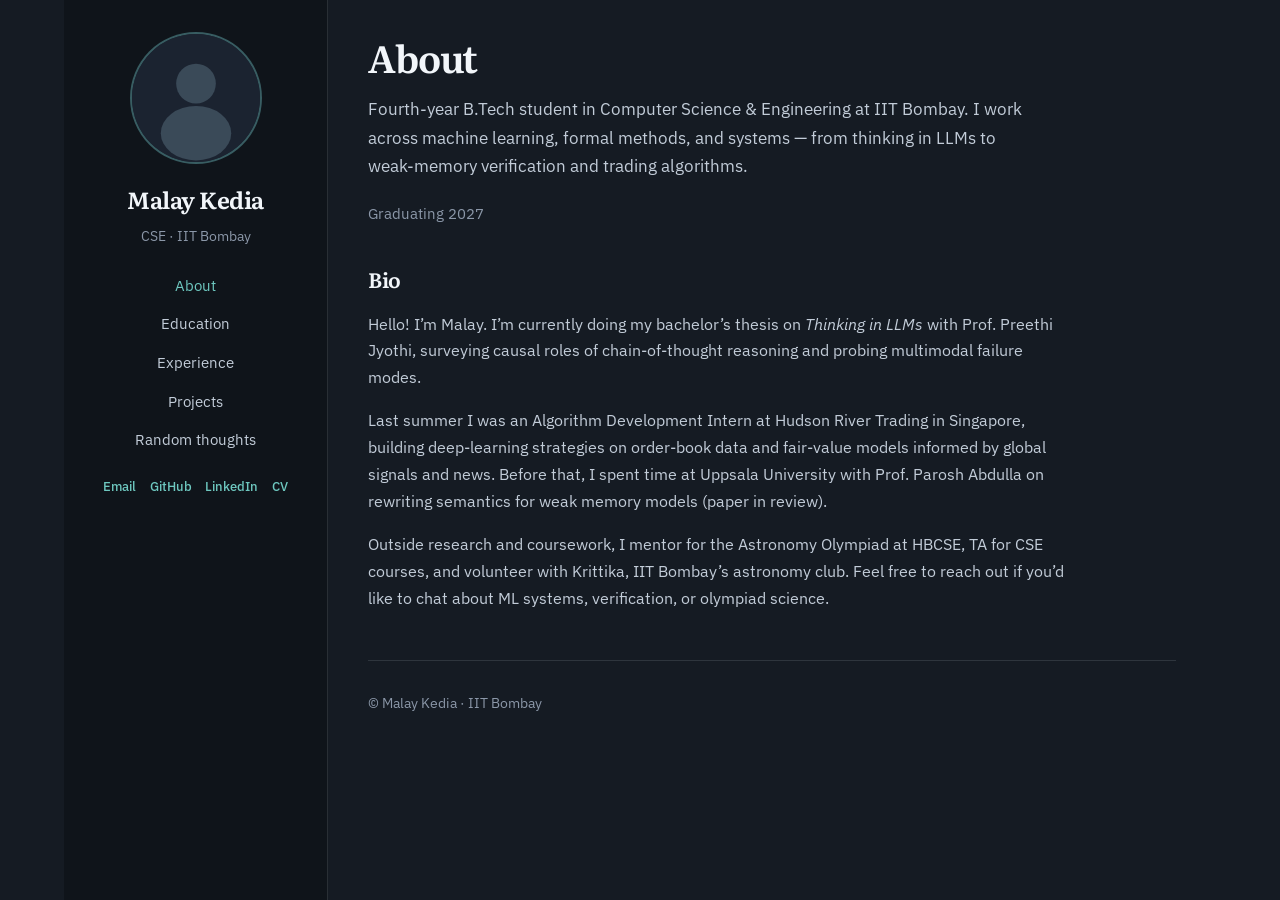
==== index.html @ d3f57187 "Add personal site for GitHub Pages" ====
<!DOCTYPE html>
<html lang="en">
  <head>
    <meta charset="utf-8" />
    <meta name="viewport" content="width=device-width, initial-scale=1" />
    <title>Malay Kedia</title>
    <meta
      name="description"
      content="Malay Kedia — B.Tech CSE, IIT Bombay. Machine learning, formal methods, and systems."
    />
    <link rel="preconnect" href="https://fonts.googleapis.com" />
    <link rel="preconnect" href="https://fonts.gstatic.com" crossorigin />
    <link
      href="https://fonts.googleapis.com/css2?family=IBM+Plex+Sans:wght@400;500;600;700&family=Literata:opsz,wght@7..72,500;7..72,650&display=swap"
      rel="stylesheet"
    />
    <link rel="stylesheet" href="css/style.css" />
  </head>
  <body data-page="about">
    <div class="layout">
      <aside class="sidebar">
        <figure class="sidebar-photo">
          <!-- Replace with assets/profile.jpg when ready -->
          <img
            src="assets/profile-placeholder.svg"
            alt="Malay Kedia"
            width="200"
            height="200"
          />
        </figure>
        <p class="sidebar-name"><a href="index.html">Malay Kedia</a></p>
        <p class="sidebar-tag">CSE · IIT Bombay</p>
        <nav class="sidebar-nav" aria-label="Primary">
          <a href="index.html" data-nav="about">About</a>
          <a href="education.html" data-nav="education">Education</a>
          <a href="experience.html" data-nav="experience">Experience</a>
          <a href="projects.html" data-nav="projects">Projects</a>
          <a href="thoughts.html" data-nav="thoughts">Random thoughts</a>
        </nav>
        <div class="sidebar-social">
          <a href="mailto:23b1034@iitb.ac.in">Email</a>
          <a href="https://github.com/malaykedia" rel="noopener noreferrer"
            >GitHub</a
          >
          <a
            href="https://www.linkedin.com/in/malay-kedia"
            rel="noopener noreferrer"
            >LinkedIn</a
          >
          <a href="">CV</a>
        </div>
      </aside>

      <main class="content">
        <h1 class="page-title">About</h1>
        <p class="lede">
          Fourth-year B.Tech student in Computer Science &amp; Engineering at
          IIT Bombay. I work across machine learning, formal methods, and
          systems — from thinking in LLMs to weak-memory verification and
          trading algorithms.
        </p>
        <div class="meta-row">
          <span>Graduating 2027</span>
        </div>

        <section class="section">
          <h2>Bio</h2>
          <p>
            Hello! I’m Malay. I’m currently doing my bachelor’s thesis on
            <em>Thinking in LLMs</em> with Prof. Preethi Jyothi, surveying causal
            roles of chain-of-thought reasoning and probing multimodal failure
            modes.
          </p>
          <p>
            Last summer I was an Algorithm Development Intern at Hudson River
            Trading in Singapore, building deep-learning strategies on
            order-book data and fair-value models informed by global signals and
            news. Before that, I spent time at Uppsala University with Prof.
            Parosh Abdulla on rewriting semantics for weak memory models (paper
            in review).
          </p>
          <p>
            Outside research and coursework, I mentor for the Astronomy Olympiad
            at HBCSE, TA for CSE courses, and volunteer with Krittika, IIT
            Bombay’s astronomy club. Feel free to reach out if you’d like to
            chat about ML systems, verification, or olympiad science.
          </p>
        </section>

        <footer class="site-footer">
          <p>© Malay Kedia · IIT Bombay</p>
        </footer>
      </main>
    </div>
    <script src="js/main.js"></script>
  </body>
</html>
---- css/style.css ----
:root {
  --ink: #e7edf4;
  --ink-soft: #c2ccd8;
  --muted: #8b97a8;
  --line: rgba(231, 237, 244, 0.12);
  --accent: #6ec8c0;
  --accent-deep: #9adbd5;
  --paper: #151b23;
  --sidebar: #0f141a;
  --tile: #1b2330;
  --tile-border: rgba(231, 237, 244, 0.1);
  --thumb-ink: #f2f6fa;
  --shell: 72rem;
  --sidebar-w: 16.5rem;
  --font-display: "Literata", "Iowan Old Style", "Palatino Linotype", Palatino, serif;
  --font-body: "IBM Plex Sans", "Avenir Next", "Segoe UI", sans-serif;
}

*,
*::before,
*::after {
  box-sizing: border-box;
}

html {
  scroll-behavior: smooth;
}

body {
  margin: 0;
  min-height: 100vh;
  color: var(--ink);
  font-family: var(--font-body);
  font-size: 1.02rem;
  line-height: 1.65;
  background: var(--paper);
}

img {
  max-width: 100%;
  display: block;
}

code {
  font-size: 0.9em;
  background: #1b2330;
  padding: 0.1em 0.35em;
  border-radius: 4px;
  color: var(--accent-deep);
}

a {
  color: var(--accent);
  text-decoration-thickness: 1px;
  text-underline-offset: 0.18em;
  transition: color 160ms ease, transform 180ms ease, border-color 180ms ease,
    box-shadow 180ms ease, background-color 180ms ease;
}

a:hover {
  color: var(--accent-deep);
}

.layout {
  display: grid;
  grid-template-columns: var(--sidebar-w) minmax(0, 1fr);
  min-height: 100vh;
  width: min(100%, var(--shell));
  margin: 0 auto;
}

.sidebar {
  position: sticky;
  top: 0;
  align-self: start;
  min-height: 100vh;
  padding: 2rem 1.35rem 2.25rem;
  background: var(--sidebar);
  border-right: 1px solid var(--line);
  text-align: center;
  opacity: 0;
  transform: translateX(-8px);
  animation: rise 560ms ease forwards;
}

.sidebar-photo {
  width: 8.25rem;
  height: 8.25rem;
  margin: 0 auto 1rem;
  border-radius: 50%;
  overflow: hidden;
  border: 2px solid rgba(110, 200, 192, 0.35);
  background: #1b2330;
}

.sidebar-photo img {
  width: 100%;
  height: 100%;
  object-fit: cover;
}

.sidebar-name {
  margin: 0;
  font-family: var(--font-display);
  font-size: 1.45rem;
  font-weight: 650;
  letter-spacing: -0.02em;
  color: #f2f6fa;
}

.sidebar-name a {
  color: inherit;
  text-decoration: none;
}

.sidebar-name a:hover {
  color: var(--accent);
}

.sidebar-tag {
  margin: 0.4rem 0 0;
  color: var(--muted);
  font-size: 0.88rem;
}

.sidebar-nav {
  display: flex;
  flex-direction: column;
  gap: 0.45rem;
  margin: 1.35rem 0 1.25rem;
}

.sidebar-nav a {
  color: var(--ink-soft);
  text-decoration: none;
  font-size: 0.95rem;
  padding: 0.2rem 0;
}

.sidebar-nav a:hover,
.sidebar-nav a[aria-current="page"] {
  color: var(--accent);
}

.sidebar-social {
  display: flex;
  flex-wrap: wrap;
  justify-content: center;
  gap: 0.45rem 0.85rem;
  margin-top: 0.25rem;
  font-size: 0.82rem;
}

.sidebar-social a {
  text-decoration: none;
  font-weight: 500;
}

.content {
  padding: 2.25rem 2.5rem 3.5rem;
  opacity: 0;
  transform: translateY(10px);
  animation: rise 700ms ease 70ms forwards;
}

.page-title {
  margin: 0 0 1rem;
  font-family: var(--font-display);
  font-size: clamp(1.85rem, 3.5vw, 2.35rem);
  font-weight: 650;
  letter-spacing: -0.03em;
  line-height: 1.15;
  color: #f2f6fa;
}

.lede {
  margin: 0 0 1.25rem;
  max-width: 42rem;
  color: var(--ink-soft);
  font-size: 1.08rem;
}

.meta-row {
  display: flex;
  flex-wrap: wrap;
  gap: 0.55rem 1.25rem;
  margin: 0 0 1.5rem;
  color: var(--muted);
  font-size: 0.95rem;
}

.section {
  margin-top: 2.25rem;
  max-width: 44rem;
}

.section:first-child {
  margin-top: 0;
}

.section h2 {
  margin: 0 0 0.9rem;
  font-family: var(--font-display);
  font-size: 1.3rem;
  font-weight: 620;
  letter-spacing: -0.02em;
  color: #f2f6fa;
}

.section p {
  margin: 0 0 1rem;
  color: var(--ink-soft);
}

.section p:last-child {
  margin-bottom: 0;
}

.entry {
  padding: 1.15rem 0;
  border-top: 1px solid var(--line);
}

.entry:first-of-type {
  border-top: none;
  padding-top: 0;
}

.entry-head {
  display: flex;
  flex-wrap: wrap;
  justify-content: space-between;
  gap: 0.35rem 1rem;
  margin-bottom: 0.35rem;
}

.entry h3 {
  margin: 0;
  font-size: 1.05rem;
  font-weight: 650;
  letter-spacing: -0.01em;
  color: #f2f6fa;
}

.entry .org {
  margin: 0 0 0.45rem;
  color: var(--accent);
  font-weight: 560;
  font-size: 0.98rem;
}

.when {
  color: var(--muted);
  font-size: 0.92rem;
  white-space: nowrap;
}

.entry ul {
  margin: 0.5rem 0 0;
  padding-left: 1.15rem;
  color: var(--ink-soft);
}

.entry li {
  margin-bottom: 0.35rem;
}

.entry li:last-child {
  margin-bottom: 0;
}

.guide {
  margin: 0.15rem 0 0.45rem;
  color: var(--muted);
  font-size: 0.92rem;
}

.edu-list {
  list-style: none;
  margin: 0;
  padding: 0;
}

.edu-list li {
  padding: 1rem 0;
  border-top: 1px solid var(--line);
}

.edu-list li:first-child {
  border-top: none;
  padding-top: 0;
}

.edu-list strong {
  display: block;
  font-size: 1.02rem;
  color: #f2f6fa;
}

.edu-list .sub {
  color: var(--ink-soft);
  margin-top: 0.2rem;
}

.edu-list .score {
  color: var(--accent);
  font-weight: 600;
  margin-top: 0.25rem;
}

.achievements {
  margin: 0;
  padding-left: 1.15rem;
  color: var(--ink-soft);
}

.achievements li {
  margin-bottom: 0.55rem;
}

.project-grid {
  display: grid;
  grid-template-columns: repeat(3, minmax(0, 1fr));
  gap: 1rem;
  margin-top: 0.35rem;
  max-width: none;
}

.project-tile {
  display: flex;
  flex-direction: column;
  text-decoration: none;
  color: inherit;
  background: var(--tile);
  border: 1px solid var(--tile-border);
  overflow: hidden;
  min-height: 100%;
}

.project-tile:hover {
  color: inherit;
  transform: translateY(-3px);
  border-color: rgba(110, 200, 192, 0.45);
  box-shadow: 0 12px 28px rgba(0, 0, 0, 0.28);
}

.project-thumb {
  aspect-ratio: 16 / 10;
  display: grid;
  place-items: center;
  color: var(--thumb-ink);
  font-family: var(--font-display);
  font-size: 1.25rem;
  font-weight: 650;
  letter-spacing: 0.04em;
}

.project-thumb.tone-a {
  background: linear-gradient(135deg, #1a4a4f, #2f7a74);
}

.project-thumb.tone-b {
  background: linear-gradient(135deg, #243447, #3d5a73);
}

.project-thumb.tone-c {
  background: linear-gradient(135deg, #2a4538, #3f6d55);
}

.project-thumb.tone-d {
  background: linear-gradient(135deg, #4a3a28, #7a5d3a);
}

.project-thumb.tone-e {
  background: linear-gradient(135deg, #3a3558, #5c5480);
}

.project-thumb.tone-f {
  background: linear-gradient(135deg, #4a3038, #7a4d5a);
}

.project-body {
  padding: 0.95rem 1rem 1.1rem;
  display: flex;
  flex-direction: column;
  gap: 0.35rem;
  flex: 1;
}

.project-body h2 {
  margin: 0;
  font-family: var(--font-display);
  font-size: 1.02rem;
  font-weight: 620;
  letter-spacing: -0.01em;
  line-height: 1.3;
  color: #f2f6fa;
}

.project-body p {
  margin: 0;
  color: var(--ink-soft);
  font-size: 0.9rem;
  line-height: 1.45;
  flex: 1;
}

.project-meta {
  margin-top: 0.3rem;
  color: var(--muted);
  font-size: 0.8rem;
}

.thought-quote blockquote {
  margin: 0;
  padding-left: 1rem;
  border-left: 2px solid rgba(110, 200, 192, 0.55);
  color: var(--ink-soft);
  font-family: var(--font-display);
  font-size: 1.08rem;
  line-height: 1.55;
}

.site-footer {
  margin-top: 3rem;
  padding-top: 1.1rem;
  border-top: 1px solid var(--line);
  color: var(--muted);
  font-size: 0.88rem;
}

@keyframes rise {
  to {
    opacity: 1;
    transform: none;
  }
}

@media (prefers-reduced-motion: reduce) {
  html {
    scroll-behavior: auto;
  }

  .sidebar,
  .content {
    animation: none;
    opacity: 1;
    transform: none;
  }

  .project-tile {
    transition: none;
  }

  .project-tile:hover {
    transform: none;
  }
}

@media (max-width: 960px) {
  .project-grid {
    grid-template-columns: repeat(2, minmax(0, 1fr));
  }
}

@media (max-width: 800px) {
  .layout {
    grid-template-columns: 1fr;
  }

  .sidebar {
    position: static;
    min-height: 0;
    border-right: none;
    border-bottom: 1px solid var(--line);
    padding: 1.5rem 1.25rem;
  }

  .sidebar-nav {
    flex-direction: row;
    flex-wrap: wrap;
    justify-content: center;
    gap: 0.55rem 1rem;
  }

  .content {
    padding: 1.75rem 1.25rem 3rem;
  }
}

@media (max-width: 560px) {
  .project-grid {
    grid-template-columns: 1fr;
  }

  .when {
    white-space: normal;
  }
}
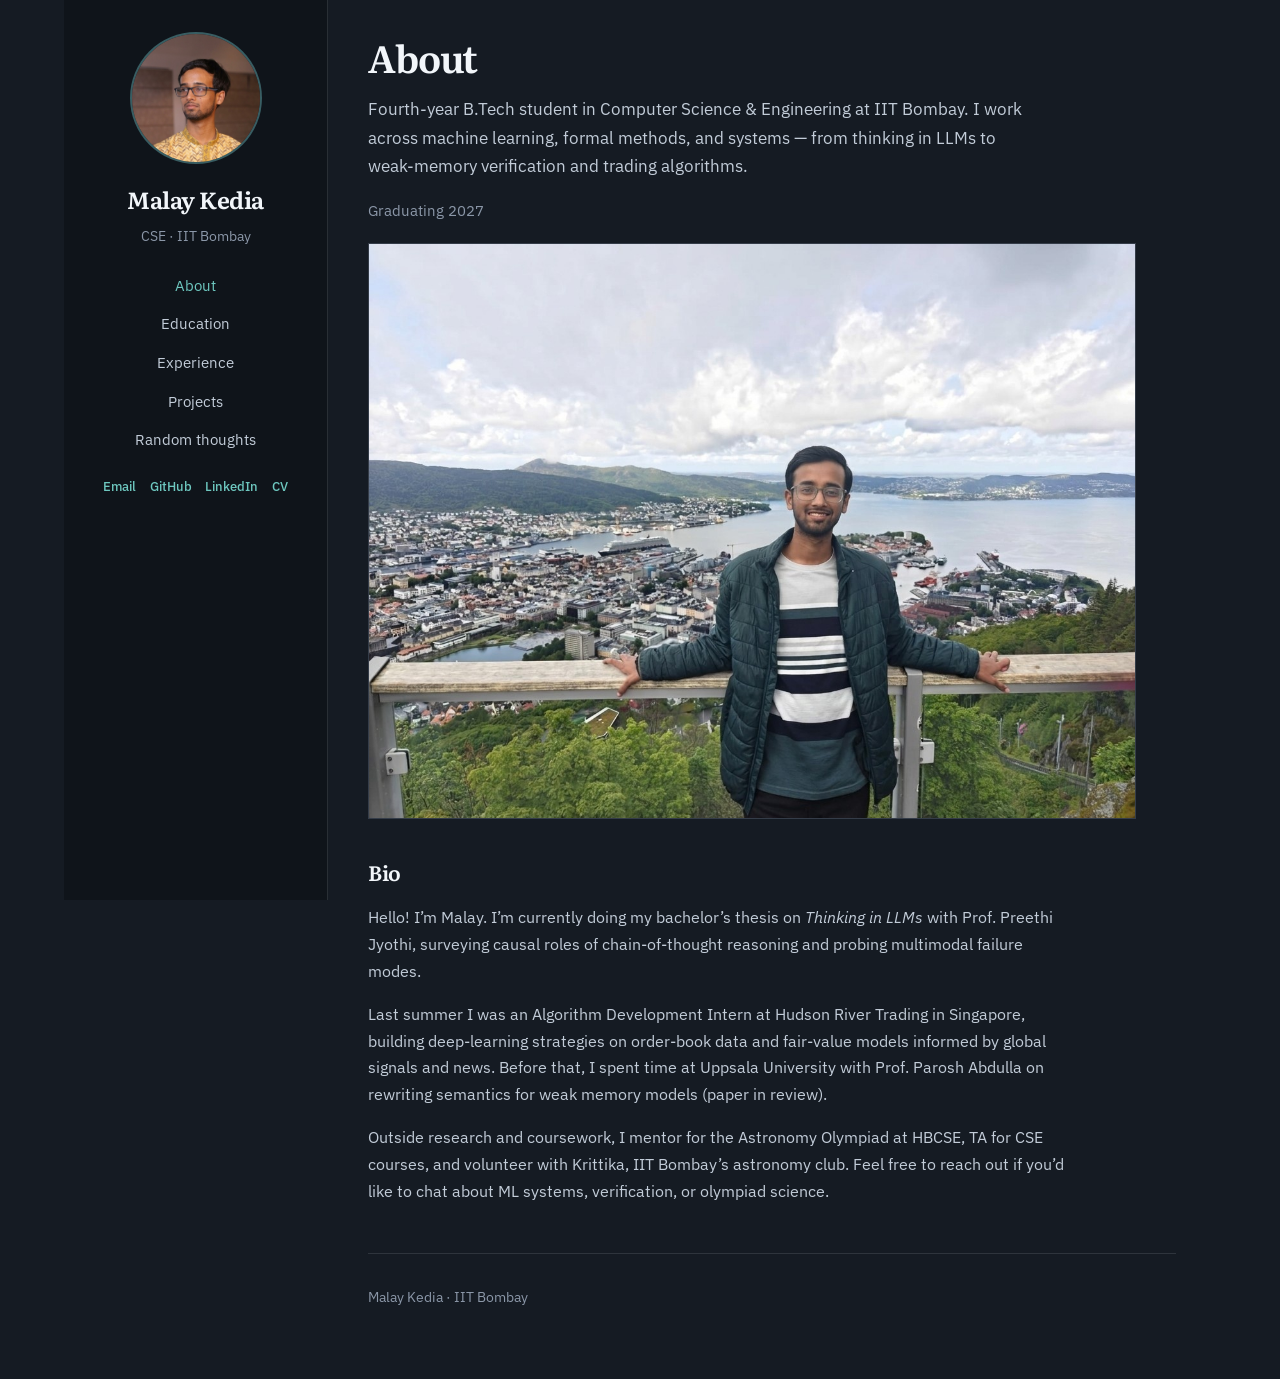
==== commit b9dd7c64: "Add photos and shared head/sidebar/footer scripts" ====
--- a/index.html
+++ b/index.html
@@ -5,63 +5,45 @@
     <meta name="viewport" content="width=device-width, initial-scale=1" />
     <title>Malay Kedia</title>
     <meta
+      name="google-site-verification"
+      content="7oiIuiK5MUt5DjIgE-8Y880fMxs0cUlHJRu5NMg25Go"
+    />
+    <meta
       name="description"
-      content="Malay Kedia — B.Tech CSE, IIT Bombay. Machine learning, formal methods, and systems."
+      content="Malay Kedia - B.Tech CSE, IIT Bombay. Machine learning, formal methods, and systems."
     />
-    <link rel="preconnect" href="https://fonts.googleapis.com" />
-    <link rel="preconnect" href="https://fonts.gstatic.com" crossorigin />
-    <link
-      href="https://fonts.googleapis.com/css2?family=IBM+Plex+Sans:wght@400;500;600;700&family=Literata:opsz,wght@7..72,500;7..72,650&display=swap"
-      rel="stylesheet"
-    />
-    <link rel="stylesheet" href="css/style.css" />
+    <script src="js/head.js"></script>
   </head>
   <body data-page="about">
     <div class="layout">
       <aside class="sidebar">
-        <figure class="sidebar-photo">
-          <!-- Replace with assets/profile.jpg when ready -->
-          <img
-            src="assets/profile-placeholder.svg"
-            alt="Malay Kedia"
-            width="200"
-            height="200"
-          />
-        </figure>
-        <p class="sidebar-name"><a href="index.html">Malay Kedia</a></p>
-        <p class="sidebar-tag">CSE · IIT Bombay</p>
-        <nav class="sidebar-nav" aria-label="Primary">
-          <a href="index.html" data-nav="about">About</a>
-          <a href="education.html" data-nav="education">Education</a>
-          <a href="experience.html" data-nav="experience">Experience</a>
-          <a href="projects.html" data-nav="projects">Projects</a>
-          <a href="thoughts.html" data-nav="thoughts">Random thoughts</a>
-        </nav>
-        <div class="sidebar-social">
-          <a href="mailto:23b1034@iitb.ac.in">Email</a>
-          <a href="https://github.com/malaykedia" rel="noopener noreferrer"
-            >GitHub</a
-          >
-          <a
-            href="https://www.linkedin.com/in/malay-kedia"
-            rel="noopener noreferrer"
-            >LinkedIn</a
-          >
-          <a href="">CV</a>
-        </div>
+        <script src="js/sidebar.js"></script>
       </aside>
 
       <main class="content">
         <h1 class="page-title">About</h1>
-        <p class="lede">
-          Fourth-year B.Tech student in Computer Science &amp; Engineering at
-          IIT Bombay. I work across machine learning, formal methods, and
-          systems — from thinking in LLMs to weak-memory verification and
-          trading algorithms.
-        </p>
-        <div class="meta-row">
-          <span>Graduating 2027</span>
-        </div>
+
+        <section class="about-hero">
+          <div class="about-copy">
+            <p class="lede">
+              Fourth-year B.Tech student in Computer Science &amp; Engineering
+              at IIT Bombay. I work across machine learning, formal methods, and
+              systems — from thinking in LLMs to weak-memory verification and
+              trading algorithms.
+            </p>
+            <div class="meta-row">
+              <span>Graduating 2027</span>
+            </div>
+          </div>
+          <figure class="about-photo">
+            <img
+              src="assets/about-bergen.jpg"
+              alt="Malay Kedia in Bergen"
+              width="1195"
+              height="896"
+            />
+          </figure>
+        </section>
 
         <section class="section">
           <h2>Bio</h2>
@@ -87,9 +69,7 @@
           </p>
         </section>
 
-        <footer class="site-footer">
-          <p>© Malay Kedia · IIT Bombay</p>
-        </footer>
+        <script src="js/footer.js"></script>
       </main>
     </div>
     <script src="js/main.js"></script>
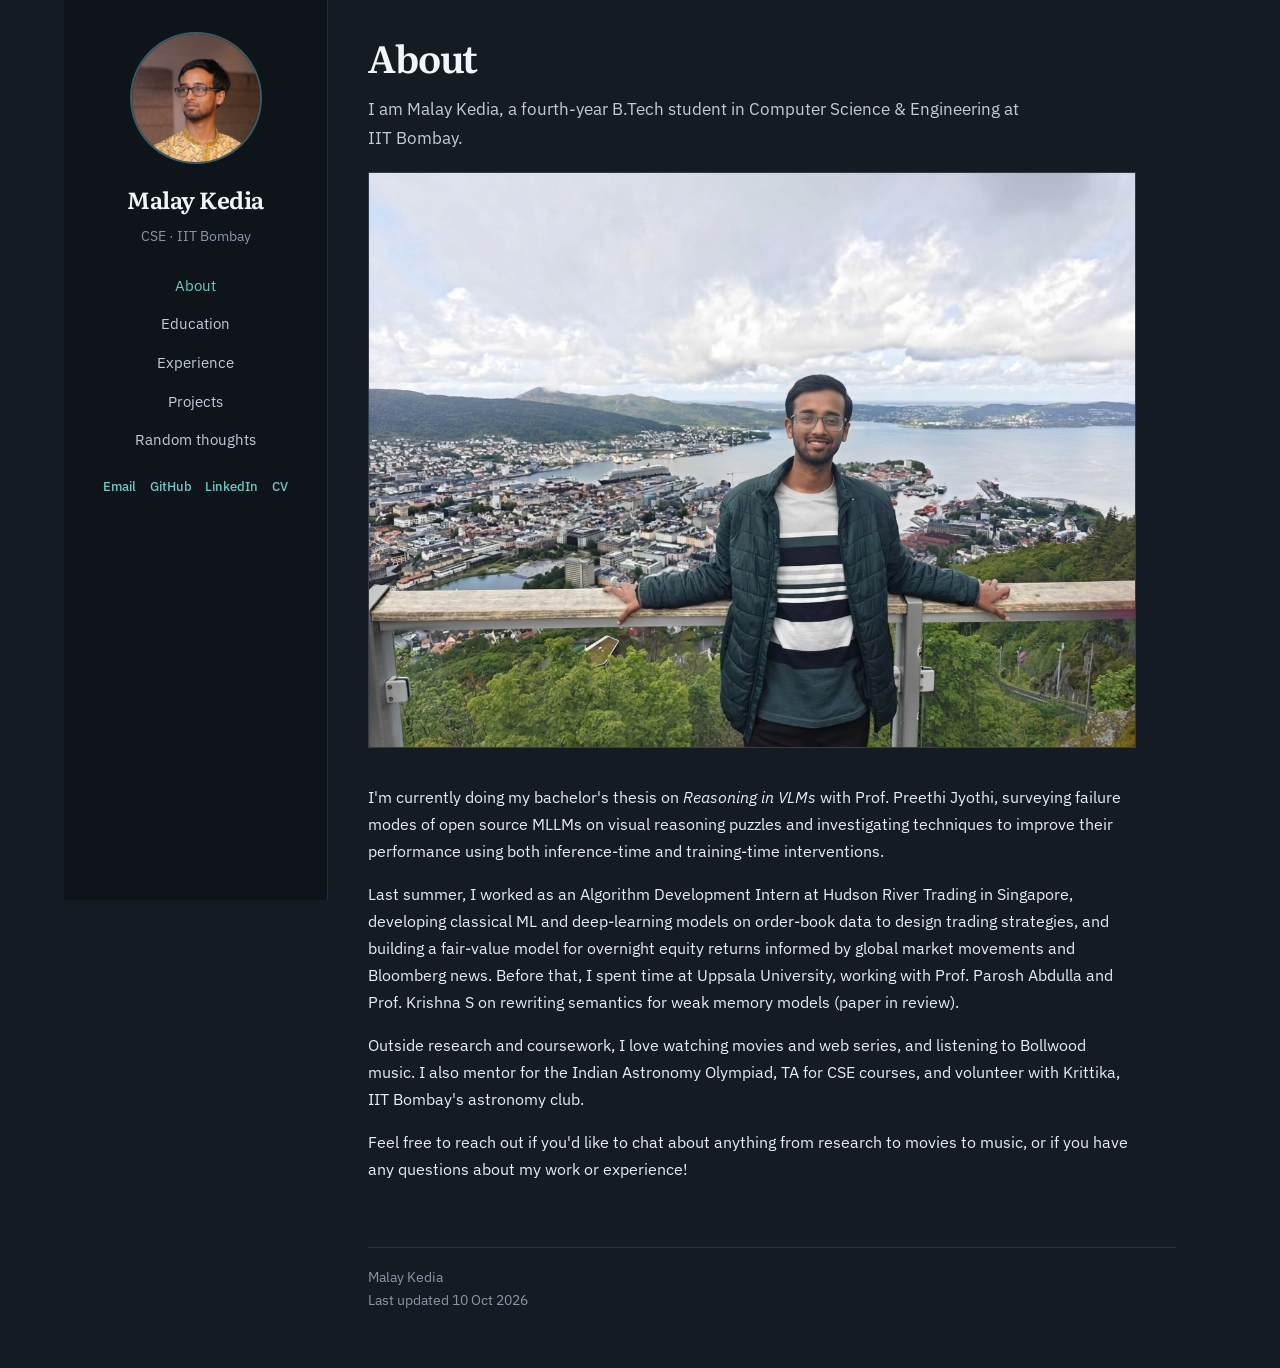
==== commit b08d211d: "Simplify About into one section and add auto-stamped last-updated footer" ====
--- a/index.html
+++ b/index.html
@@ -26,47 +26,34 @@
         <section class="about-hero">
           <div class="about-copy">
             <p class="lede">
-              Fourth-year B.Tech student in Computer Science &amp; Engineering
-              at IIT Bombay. I work across machine learning, formal methods, and
-              systems — from thinking in LLMs to weak-memory verification and
-              trading algorithms.
+              I am Malay Kedia, a fourth-year B.Tech student in Computer Science &amp; Engineering at IIT Bombay.
             </p>
-            <div class="meta-row">
-              <span>Graduating 2027</span>
-            </div>
           </div>
           <figure class="about-photo">
             <img
               src="assets/about-bergen.jpg"
-              alt="Malay Kedia in Bergen"
+              alt="Malay in Bergen"
               width="1195"
               height="896"
             />
           </figure>
-        </section>
+          <div class="about-copy">
+            <p>
+              I'm currently doing my bachelor's thesis on <em>Reasoning in VLMs</em> with Prof. Preethi Jyothi, surveying failure modes of open source MLLMs on visual reasoning puzzles and investigating techniques to improve their performance using both inference-time and training-time interventions.
+            </p>
+            <p>
+              Last summer, I worked as an Algorithm Development Intern at Hudson River Trading in Singapore, developing classical ML and deep-learning models on order-book data to design trading strategies, and building a fair-value model for overnight equity returns informed by global market movements and Bloomberg news.
+              
+              Before that, I spent time at Uppsala University, working with Prof. Parosh Abdulla and Prof. Krishna S on rewriting semantics for weak memory models (paper in review).
+            </p>
+            <p>
+              Outside research and coursework, I love watching movies and web series, and listening to Bollwood music. I also mentor for the Indian Astronomy Olympiad, TA for CSE courses, and volunteer with Krittika, IIT Bombay's astronomy club.
+            </p>
 
-        <section class="section">
-          <h2>Bio</h2>
-          <p>
-            Hello! I’m Malay. I’m currently doing my bachelor’s thesis on
-            <em>Thinking in LLMs</em> with Prof. Preethi Jyothi, surveying causal
-            roles of chain-of-thought reasoning and probing multimodal failure
-            modes.
-          </p>
-          <p>
-            Last summer I was an Algorithm Development Intern at Hudson River
-            Trading in Singapore, building deep-learning strategies on
-            order-book data and fair-value models informed by global signals and
-            news. Before that, I spent time at Uppsala University with Prof.
-            Parosh Abdulla on rewriting semantics for weak memory models (paper
-            in review).
-          </p>
-          <p>
-            Outside research and coursework, I mentor for the Astronomy Olympiad
-            at HBCSE, TA for CSE courses, and volunteer with Krittika, IIT
-            Bombay’s astronomy club. Feel free to reach out if you’d like to
-            chat about ML systems, verification, or olympiad science.
-          </p>
+            <p>
+              Feel free to reach out if you'd like to chat about anything from research to movies to music, or if you have any questions about my work or experience!
+            </p>
+          </div>
         </section>
 
         <script src="js/footer.js"></script>
